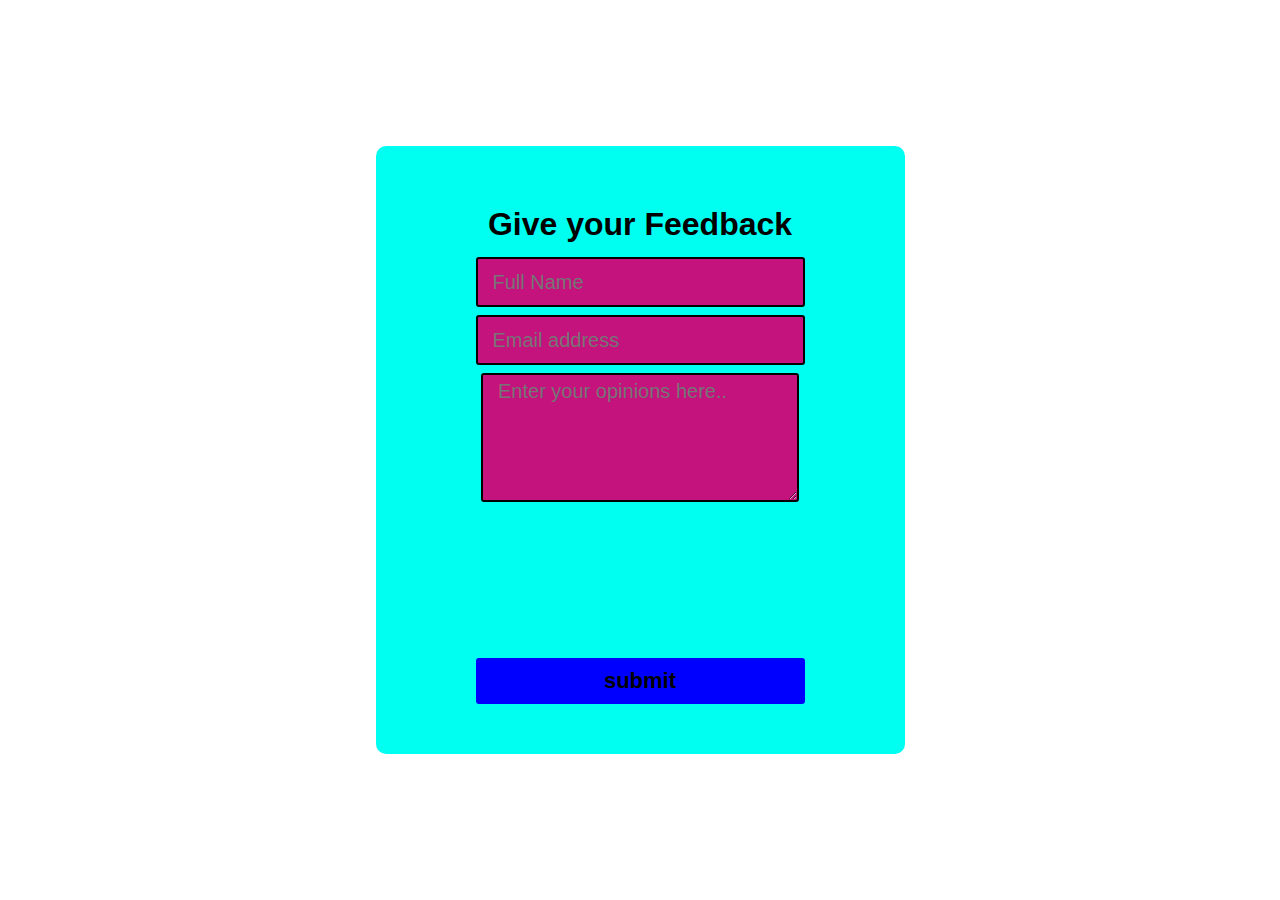
==== index.html @ 475a2196 "Auto-generated commit [ci skip]" ====
<!DOCTYPE html><html><head><base href="https://yarrojudevi.github.io/project3/">
    <meta name="viewport" content="width=device-width, initial-scale=1.0">
    <title>Feedback Design UI Design In HTML And CSS-Easy Tutorials</title>
    <link rel="stylesheet" href="style.css">
    <script src="https://kit.fontawesome.com/c4254e24a8.js" crossorigin="anonymous"></script>


  <style>*{margin:0;padding:0;font-family:poppins,sans-serif;box-sizing:border-box;outline:none}body{position:relative;width:100%;height:100%;align-items:center;justify-content:center;background-image:url(https://png.pngtree.com/thumb_back/fh260/background/20200714/pngtree-modern-double-color-futuristic-neon-background-image_351866.jpg);background-attachment:fixed;background-image:no-repeat;background-size:cover}form h1{padding:10px 0}form .id{position:relative}.id i{position:absolute;font-size:20px;top:50%;right:20px;transform:translatey(-50%)}form input{width:100%;height:50px;margin:4px 0;border:2px solid black;border-radius:3px;background-color:#c5137e;padding:0 45px 0 15px;font-size:20px}form textarea{padding:5px 15px;border:2px solid black;border-radius:3px;background-color:#c5137e;font-size:20px;width:318px;margin:4px 0}.container{position:relative;min-height:100vh;display:flex;background-attachment:fixed;align-items:center;justify-content:center;text-align:center;padding:25px 20px}.feedbackbox{background:#00fff0;padding:50px 100px;border-radius:10px;display:flex;flex-direction:column;align-items:center}.emoji{width:100px;height:100px;border-radius:50%;margin-bottom:30px;overflow:hidden}.emoji img{width:80px;margin:0 10px}#emoji{display:flex;align-self:center;transform:translate(-400px);transition:all .3s ease}.rating .fas{font-size:40px;color:#e4e4e4;cursor:pointer}form input:focus::placeholder,form textarea:focus::placeholder{padding-left:4px;border:1px solid black;color:#000;transition:all .3s ease}.btn{width:100%;padding:10px 125px;background:blue;cursor:pointer;border-radius:3px;font-size:22px;font-weight:800;border:none;outline:none}.popup{width:400px;background:#fff;border-radius:6px;position:absolute;top:0;left:50%;transform:translate(-50%,-50%) scale(.1);text-align:center;padding:0 30px 30px;color:#333;visibility:hidden;transition:transform .4s,top .4s}.popup img{width:100px;margin-top:-50px;border-radius:50%;box-shadow:0 2px 5px #0003}.popup h2{font-size:38px;font-weight:500;margin:30px 0 10px}.popup button{width:300px;margin-top:50px;background:#6fd649;border-radius:4px;font-size:18px;padding:10px 0;color:#fff;border:0;outline:none;cursor:pointer;box-shadow:0 5px 5px #0003}</style><link rel="stylesheet" href="styles.ebc62ae876a55dcd.css" media="print" onload="this.media='all'"><noscript><link rel="stylesheet" href="styles.ebc62ae876a55dcd.css"></noscript></head>
  <body>
    <form>
    <div class="container">
      <div class="feedbackbox">
    
      <h1>Give your Feedback</h1>
      <div class="id">
        <input type="text" placeholder="Full Name">
        <i class="far fa-user"></i>
      </div>
      <div class="id">
        <input type="email" placeholder="Email address">
        <i class="far fa-envelope"></i>
        </div>
        <div>
        <textarea cols="22" rows="5" placeholder="Enter your opinions here.."></textarea>
        
      </div>
    
   
    <div class="emoji">
        <div id="emoji">
        <img src="https://freepngimg.com/thumb/crying_emoji/36923-7-crying-emoji-file-thumb.png">
        <img src="https://freepngimg.com/thumb/emoji/8-2-fearful-emoji-png-thumb.png">
        <img src="https://freepngimg.com/thumb/emoji/47416-2-smiley-image-free-png-hq-thumb.png">
        <img src="https://freepngimg.com/thumb/emoji/2-2-grinning-face-emoji-png-thumb.png">
        <img src="https://freepngimg.com/thumb/emoji/3-2-love-hearts-eyes-emoji-png-thumb.png">
        </div>
      </div>
      <div class="rating"> 
        <i class="fas fa-star"></i>
        <i class="fas fa-star"></i>
        <i class="fas fa-star"></i>
        <i class="fas fa-star"></i>
        <i class="fas fa-star"></i>
      </div>
    <script>
      var stars = document.getElementsByClassName("fas");
      var emoji = document.getElementById("emoji");
      stars[0].onclick = function(){
        stars[0].style.color = "#ffd93b";
        stars[1].style.color = "#e4e4e4";
        stars[2].style.color = "#e4e4e4";
        stars[3].style.color = "#e4e4e4";
        stars[4].style.color = "#e4e4e4";
        emoji.style.transform = "translatex(0)";
      }
      stars[1].onclick = function(){
        stars[0].style.color = "#ffd93b";
        stars[1].style.color = "#ffd93b";
        stars[2].style.color = "#e4e4e4";
        stars[3].style.color = "#e4e4e4";
        stars[4].style.color = "#e4e4e4";
        emoji.style.transform = "translatex(-100px)";
      }
      stars[2].onclick = function(){
        stars[0].style.color = "#ffd93b";
        stars[1].style.color = "#ffd93b";
        stars[2].style.color = "#ffd93b";
        stars[3].style.color = "#e4e4e4";
        stars[4].style.color = "#e4e4e4";
        emoji.style.transform = "translatex(-200px)";
      }
      stars[3].onclick = function(){
        stars[0].style.color = "#ffd93b";
        stars[1].style.color = "#ffd93b";
        stars[2].style.color = "#ffd93b";
        stars[3].style.color = "#ffd93b";
        stars[4].style.color = "#e4e4e4";
        emoji.style.transform = "translatex(-300px)";
      }
      stars[4].onclick = function(){
        stars[0].style.color = "#ffd93b";
        stars[1].style.color = "#ffd93b";
        stars[2].style.color = "#ffd93b";
        stars[3].style.color = "#ffd93b";
        stars[4].style.color = "#ffd93b";
        emoji.style.transform = "translatex(-400px)";
      }
    </script><br>
    <button type="submit" class="btn" onclick="openPopup()">submit</button>
    <div class="popup" id="popup">
      <img src="https://hwchamber.co.uk/wp-content/uploads/2020/05/tick-icon-symbol-green-checkmark-isolated-vector-24026516.jpg">
      <h2>Thank You!</h2>
      <p>Your response has been send. Thanks!</p>
      <button type="button" onclick="closePopup()">OK</button>
    </div>

<script>
  let popup = document.getElementById("popup");

  function openPopup(){
    popup.classList.add("open-popup");
  }

  function closePopup(){
    popup.classList.remove("open-popup");
  }

</script>


</div>
</div></form>

  <script src="runtime.df8eb745cfb8711e.js" type="module"></script><script src="polyfills.50f87d4851a92110.js" type="module"></script><script src="main.4a3005ced5905ad7.js" type="module"></script>
</body></html>
---- styles.ebc62ae876a55dcd.css ----
*{margin:0;padding:0;font-family:poppins,sans-serif;box-sizing:border-box;outline:none}body{position:relative;width:100%;height:100%;align-items:center;justify-content:center;background-image:url(https://png.pngtree.com/thumb_back/fh260/background/20200714/pngtree-modern-double-color-futuristic-neon-background-image_351866.jpg);background-attachment:fixed;background-image:no-repeat;background-size:cover}form h1{padding:10px 0}form .id{position:relative}.id i{position:absolute;font-size:20px;top:50%;right:20px;transform:translatey(-50%)}form input{width:100%;height:50px;margin:4px 0;border:2px solid black;border-radius:3px;background-color:#c5137e;padding:0 45px 0 15px;font-size:20px}form textarea{padding:5px 15px;border:2px solid black;border-radius:3px;background-color:#c5137e;font-size:20px;width:318px;margin:4px 0}.container{position:relative;min-height:100vh;display:flex;background-attachment:fixed;align-items:center;justify-content:center;text-align:center;padding:25px 20px}.feedbackbox{background:#00fff0;padding:50px 100px;border-radius:10px;display:flex;flex-direction:column;align-items:center}.emoji{width:100px;height:100px;border-radius:50%;margin-bottom:30px;overflow:hidden}.emoji img{width:80px;margin:0 10px}#emoji{display:flex;align-self:center;transform:translate(-400px);transition:all .3s ease}.rating .fas{font-size:40px;color:#e4e4e4;cursor:pointer}form input:focus::placeholder,form textarea:focus::placeholder{padding-left:4px;border:1px solid black;color:#000;transition:all .3s ease}.btn{width:100%;padding:10px 125px;background:blue;cursor:pointer;border-radius:3px;font-size:22px;font-weight:800;border:none;outline:none}.popup{width:400px;background:#fff;border-radius:6px;position:absolute;top:0;left:50%;transform:translate(-50%,-50%) scale(.1);text-align:center;padding:0 30px 30px;color:#333;visibility:hidden;transition:transform .4s,top .4s}.open-popup{visibility:visible;top:50%;transform:translate(-50%,-50%) scale(1)}.popup img{width:100px;margin-top:-50px;border-radius:50%;box-shadow:0 2px 5px #0003}.popup h2{font-size:38px;font-weight:500;margin:30px 0 10px}.popup button{width:300px;margin-top:50px;background:#6fd649;border-radius:4px;font-size:18px;padding:10px 0;color:#fff;border:0;outline:none;cursor:pointer;box-shadow:0 5px 5px #0003}
---- styles.ebc62ae876a55dcd.css ----
*{margin:0;padding:0;font-family:poppins,sans-serif;box-sizing:border-box;outline:none}body{position:relative;width:100%;height:100%;align-items:center;justify-content:center;background-image:url(https://png.pngtree.com/thumb_back/fh260/background/20200714/pngtree-modern-double-color-futuristic-neon-background-image_351866.jpg);background-attachment:fixed;background-image:no-repeat;background-size:cover}form h1{padding:10px 0}form .id{position:relative}.id i{position:absolute;font-size:20px;top:50%;right:20px;transform:translatey(-50%)}form input{width:100%;height:50px;margin:4px 0;border:2px solid black;border-radius:3px;background-color:#c5137e;padding:0 45px 0 15px;font-size:20px}form textarea{padding:5px 15px;border:2px solid black;border-radius:3px;background-color:#c5137e;font-size:20px;width:318px;margin:4px 0}.container{position:relative;min-height:100vh;display:flex;background-attachment:fixed;align-items:center;justify-content:center;text-align:center;padding:25px 20px}.feedbackbox{background:#00fff0;padding:50px 100px;border-radius:10px;display:flex;flex-direction:column;align-items:center}.emoji{width:100px;height:100px;border-radius:50%;margin-bottom:30px;overflow:hidden}.emoji img{width:80px;margin:0 10px}#emoji{display:flex;align-self:center;transform:translate(-400px);transition:all .3s ease}.rating .fas{font-size:40px;color:#e4e4e4;cursor:pointer}form input:focus::placeholder,form textarea:focus::placeholder{padding-left:4px;border:1px solid black;color:#000;transition:all .3s ease}.btn{width:100%;padding:10px 125px;background:blue;cursor:pointer;border-radius:3px;font-size:22px;font-weight:800;border:none;outline:none}.popup{width:400px;background:#fff;border-radius:6px;position:absolute;top:0;left:50%;transform:translate(-50%,-50%) scale(.1);text-align:center;padding:0 30px 30px;color:#333;visibility:hidden;transition:transform .4s,top .4s}.open-popup{visibility:visible;top:50%;transform:translate(-50%,-50%) scale(1)}.popup img{width:100px;margin-top:-50px;border-radius:50%;box-shadow:0 2px 5px #0003}.popup h2{font-size:38px;font-weight:500;margin:30px 0 10px}.popup button{width:300px;margin-top:50px;background:#6fd649;border-radius:4px;font-size:18px;padding:10px 0;color:#fff;border:0;outline:none;cursor:pointer;box-shadow:0 5px 5px #0003}
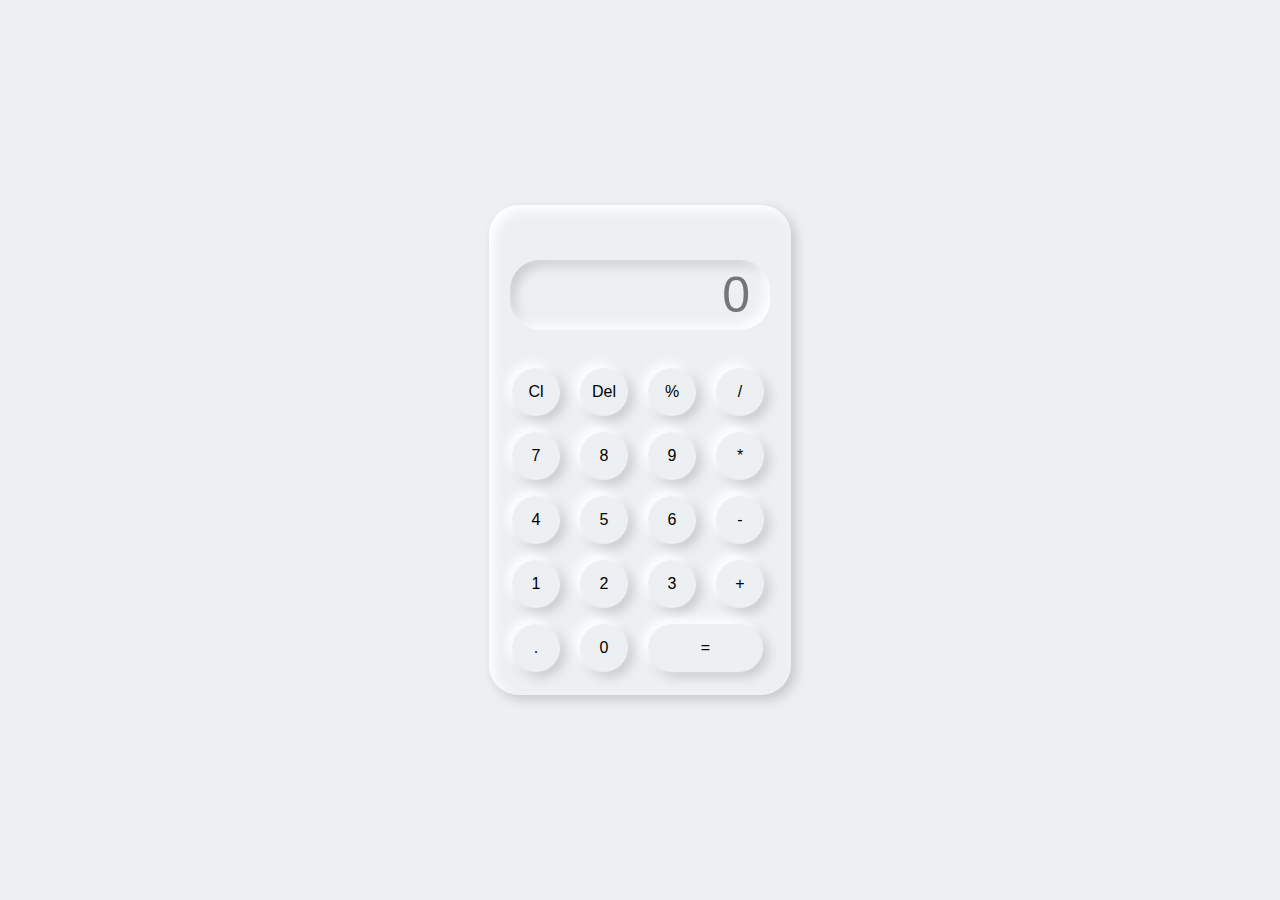
==== commit ae97aa8a: "Auto-generated commit [ci skip]" ====
--- a/index.html
+++ b/index.html
@@ -1,115 +1,55 @@
-<!DOCTYPE html><html><head><base href="https://yarrojudevi.github.io/project3/">
-    <meta name="viewport" content="width=device-width, initial-scale=1.0">
-    <title>Feedback Design UI Design In HTML And CSS-Easy Tutorials</title>
-    <link rel="stylesheet" href="style.css">
-    <script src="https://kit.fontawesome.com/c4254e24a8.js" crossorigin="anonymous"></script>
-
-
-  <style>*{margin:0;padding:0;font-family:poppins,sans-serif;box-sizing:border-box;outline:none}body{position:relative;width:100%;height:100%;align-items:center;justify-content:center;background-image:url(https://png.pngtree.com/thumb_back/fh260/background/20200714/pngtree-modern-double-color-futuristic-neon-background-image_351866.jpg);background-attachment:fixed;background-image:no-repeat;background-size:cover}form h1{padding:10px 0}form .id{position:relative}.id i{position:absolute;font-size:20px;top:50%;right:20px;transform:translatey(-50%)}form input{width:100%;height:50px;margin:4px 0;border:2px solid black;border-radius:3px;background-color:#c5137e;padding:0 45px 0 15px;font-size:20px}form textarea{padding:5px 15px;border:2px solid black;border-radius:3px;background-color:#c5137e;font-size:20px;width:318px;margin:4px 0}.container{position:relative;min-height:100vh;display:flex;background-attachment:fixed;align-items:center;justify-content:center;text-align:center;padding:25px 20px}.feedbackbox{background:#00fff0;padding:50px 100px;border-radius:10px;display:flex;flex-direction:column;align-items:center}.emoji{width:100px;height:100px;border-radius:50%;margin-bottom:30px;overflow:hidden}.emoji img{width:80px;margin:0 10px}#emoji{display:flex;align-self:center;transform:translate(-400px);transition:all .3s ease}.rating .fas{font-size:40px;color:#e4e4e4;cursor:pointer}form input:focus::placeholder,form textarea:focus::placeholder{padding-left:4px;border:1px solid black;color:#000;transition:all .3s ease}.btn{width:100%;padding:10px 125px;background:blue;cursor:pointer;border-radius:3px;font-size:22px;font-weight:800;border:none;outline:none}.popup{width:400px;background:#fff;border-radius:6px;position:absolute;top:0;left:50%;transform:translate(-50%,-50%) scale(.1);text-align:center;padding:0 30px 30px;color:#333;visibility:hidden;transition:transform .4s,top .4s}.popup img{width:100px;margin-top:-50px;border-radius:50%;box-shadow:0 2px 5px #0003}.popup h2{font-size:38px;font-weight:500;margin:30px 0 10px}.popup button{width:300px;margin-top:50px;background:#6fd649;border-radius:4px;font-size:18px;padding:10px 0;color:#fff;border:0;outline:none;cursor:pointer;box-shadow:0 5px 5px #0003}</style><link rel="stylesheet" href="styles.ebc62ae876a55dcd.css" media="print" onload="this.media='all'"><noscript><link rel="stylesheet" href="styles.ebc62ae876a55dcd.css"></noscript></head>
-  <body>
-    <form>
-    <div class="container">
-      <div class="feedbackbox">
-    
-      <h1>Give your Feedback</h1>
-      <div class="id">
-        <input type="text" placeholder="Full Name">
-        <i class="far fa-user"></i>
-      </div>
-      <div class="id">
-        <input type="email" placeholder="Email address">
-        <i class="far fa-envelope"></i>
-        </div>
-        <div>
-        <textarea cols="22" rows="5" placeholder="Enter your opinions here.."></textarea>
-        
-      </div>
-    
-   
-    <div class="emoji">
-        <div id="emoji">
-        <img src="https://freepngimg.com/thumb/crying_emoji/36923-7-crying-emoji-file-thumb.png">
-        <img src="https://freepngimg.com/thumb/emoji/8-2-fearful-emoji-png-thumb.png">
-        <img src="https://freepngimg.com/thumb/emoji/47416-2-smiley-image-free-png-hq-thumb.png">
-        <img src="https://freepngimg.com/thumb/emoji/2-2-grinning-face-emoji-png-thumb.png">
-        <img src="https://freepngimg.com/thumb/emoji/3-2-love-hearts-eyes-emoji-png-thumb.png">
+<!DOCTYPE html><html lang="en"><head><base href="https://yarrojudevi.github.io/test-repo/">
+<meta charset="UTF-8">
+<meta http-equiv="X-UA-Compatible" content="IE-edge">
+<meta name="viewport" content="width=device-width, initial-scale=1.0">
+<link rel="stylesheet" href="style.css">
+<title>calculator</title>
+<style>*{margin:0;padding:0;box-sizing:border-box;background-color:#ecf0f3;font-family:sans-serif;outline:none}.container{height:100vh;display:flex;justify-content:center;align-items:center}.calc{background-color:#ecf0f3;padding:15px;border-radius:30px;box-shadow:inset 5px 5px 12px #fff,5px 5px 12px #00000029;display:grid;grid-template-columns:repeat(4,68px)}input{grid-column:span 4;height:70px;width:260px;background-color:#ecf0f3;box-shadow:inset -5px -5px 12px #fff,inset 5px 5px 12px #00000029;border:none;border-radius:30px;color:#464646;font-size:50px;text-align:end;margin:40px auto 30px;padding:20px}button{height:48px;width:48px;background-color:#ecf0f3;box-shadow:-5px -5px 12px #fff,5px 5px 12px #00000029;border:none;border-radius:50%;margin:8px;font-size:16px;cursor:pointer}button:hover{color:gray}.equal{width:115px;border-radius:40px;background-color:#ecf0f3;box-shadow:-5px -5px 12px #fff,5px 5px 12px #00000029}</style><link rel="stylesheet" href="styles.030d3e134965f820.css" media="print" onload="this.media='all'"><noscript><link rel="stylesheet" href="styles.030d3e134965f820.css"></noscript></head>
+<body>
+	    <div class="container">
+        <div class="calc">
+          <input type="text" id="output-screen" placeholder="0">
+          <button onclick="clear()">Cl</button>
+          <button onclick="del()">Del</button>
+          <button onclick="display('%')">%</button>
+          <button onclick="display('/')">/</button>
+          <button onclick="display(7)">7</button>
+          <button onclick="display(8)">8</button>
+          <button onclick="display(9)">9</button>
+          <button onclick="display('*')">*</button>
+          <button onclick="display(4)">4</button>
+          <button onclick="display(5)">5</button>
+          <button onclick="display(6)">6</button>
+          <button onclick="display('-')">-</button>
+          <button onclick="display(1)">1</button>
+          <button onclick="display(2)">2</button>
+          <button onclick="display(3)">3</button>
+          <button onclick="display('+')">+</button>
+          <button onclick="display('.')">.</button>
+          <button onclick="display(0)">0</button>
+          <button onclick="calculate()" class="equal">=</button>
         </div>
       </div>
-      <div class="rating"> 
-        <i class="fas fa-star"></i>
-        <i class="fas fa-star"></i>
-        <i class="fas fa-star"></i>
-        <i class="fas fa-star"></i>
-        <i class="fas fa-star"></i>
-      </div>
-    <script>
-      var stars = document.getElementsByClassName("fas");
-      var emoji = document.getElementById("emoji");
-      stars[0].onclick = function(){
-        stars[0].style.color = "#ffd93b";
-        stars[1].style.color = "#e4e4e4";
-        stars[2].style.color = "#e4e4e4";
-        stars[3].style.color = "#e4e4e4";
-        stars[4].style.color = "#e4e4e4";
-        emoji.style.transform = "translatex(0)";
-      }
-      stars[1].onclick = function(){
-        stars[0].style.color = "#ffd93b";
-        stars[1].style.color = "#ffd93b";
-        stars[2].style.color = "#e4e4e4";
-        stars[3].style.color = "#e4e4e4";
-        stars[4].style.color = "#e4e4e4";
-        emoji.style.transform = "translatex(-100px)";
-      }
-      stars[2].onclick = function(){
-        stars[0].style.color = "#ffd93b";
-        stars[1].style.color = "#ffd93b";
-        stars[2].style.color = "#ffd93b";
-        stars[3].style.color = "#e4e4e4";
-        stars[4].style.color = "#e4e4e4";
-        emoji.style.transform = "translatex(-200px)";
-      }
-      stars[3].onclick = function(){
-        stars[0].style.color = "#ffd93b";
-        stars[1].style.color = "#ffd93b";
-        stars[2].style.color = "#ffd93b";
-        stars[3].style.color = "#ffd93b";
-        stars[4].style.color = "#e4e4e4";
-        emoji.style.transform = "translatex(-300px)";
-      }
-      stars[4].onclick = function(){
-        stars[0].style.color = "#ffd93b";
-        stars[1].style.color = "#ffd93b";
-        stars[2].style.color = "#ffd93b";
-        stars[3].style.color = "#ffd93b";
-        stars[4].style.color = "#ffd93b";
-        emoji.style.transform = "translatex(-400px)";
-      }
-    </script><br>
-    <button type="submit" class="btn" onclick="openPopup()">submit</button>
-    <div class="popup" id="popup">
-      <img src="https://hwchamber.co.uk/wp-content/uploads/2020/05/tick-icon-symbol-green-checkmark-isolated-vector-24026516.jpg">
-      <h2>Thank You!</h2>
-      <p>Your response has been send. Thanks!</p>
-      <button type="button" onclick="closePopup()">OK</button>
-    </div>
-
-<script>
-  let popup = document.getElementById("popup");
-
-  function openPopup(){
-    popup.classList.add("open-popup");
-  }
-
-  function closePopup(){
-    popup.classList.remove("open-popup");
-  }
-
-</script>
-
-
-</div>
-</div></form>
-
-  <script src="runtime.df8eb745cfb8711e.js" type="module"></script><script src="polyfills.50f87d4851a92110.js" type="module"></script><script src="main.4a3005ced5905ad7.js" type="module"></script>
-</body></html>+      <script>
+        let outputscreen = document.getElementById("output-screen");
+function display(num){
+    outputscreen.value += num;
+}
+function calculate(){
+    try{
+        outputscreen.value = eval(outputscreen.value);
+    }
+    catch(err)
+    {
+        alert("invalid")
+    }
+}
+function clear(){
+    outputscreen.value = "";
+}
+function del(){
+    outputscreen.value = outputscreen.value.slice(0,-1);
+}
+      </script>
+    <script src="runtime.85fddc4793437ab4.js" type="module"></script><script src="polyfills.2e297b0d7269a959.js" type="module"></script><script src="main.8b2e43979c7db458.js" type="module"></script>
+    </body></html>--- a/styles.030d3e134965f820.css
+++ b/styles.030d3e134965f820.css
@@ -0,0 +1 @@
+*{margin:0;padding:0;box-sizing:border-box;background-color:#ecf0f3;font-family:sans-serif;outline:none}.container{height:100vh;display:flex;justify-content:center;align-items:center}.calc{background-color:#ecf0f3;padding:15px;border-radius:30px;box-shadow:inset 5px 5px 12px #fff,5px 5px 12px #00000029;display:grid;grid-template-columns:repeat(4,68px)}input{grid-column:span 4;height:70px;width:260px;background-color:#ecf0f3;box-shadow:inset -5px -5px 12px #fff,inset 5px 5px 12px #00000029;border:none;border-radius:30px;color:#464646;font-size:50px;text-align:end;margin:40px auto 30px;padding:20px}button{height:48px;width:48px;background-color:#ecf0f3;box-shadow:-5px -5px 12px #fff,5px 5px 12px #00000029;border:none;border-radius:50%;margin:8px;font-size:16px;cursor:pointer}button:hover{color:gray}.equal{width:115px;border-radius:40px;background-color:#ecf0f3;box-shadow:-5px -5px 12px #fff,5px 5px 12px #00000029}
--- a/styles.030d3e134965f820.css
+++ b/styles.030d3e134965f820.css
@@ -0,0 +1 @@
+*{margin:0;padding:0;box-sizing:border-box;background-color:#ecf0f3;font-family:sans-serif;outline:none}.container{height:100vh;display:flex;justify-content:center;align-items:center}.calc{background-color:#ecf0f3;padding:15px;border-radius:30px;box-shadow:inset 5px 5px 12px #fff,5px 5px 12px #00000029;display:grid;grid-template-columns:repeat(4,68px)}input{grid-column:span 4;height:70px;width:260px;background-color:#ecf0f3;box-shadow:inset -5px -5px 12px #fff,inset 5px 5px 12px #00000029;border:none;border-radius:30px;color:#464646;font-size:50px;text-align:end;margin:40px auto 30px;padding:20px}button{height:48px;width:48px;background-color:#ecf0f3;box-shadow:-5px -5px 12px #fff,5px 5px 12px #00000029;border:none;border-radius:50%;margin:8px;font-size:16px;cursor:pointer}button:hover{color:gray}.equal{width:115px;border-radius:40px;background-color:#ecf0f3;box-shadow:-5px -5px 12px #fff,5px 5px 12px #00000029}
